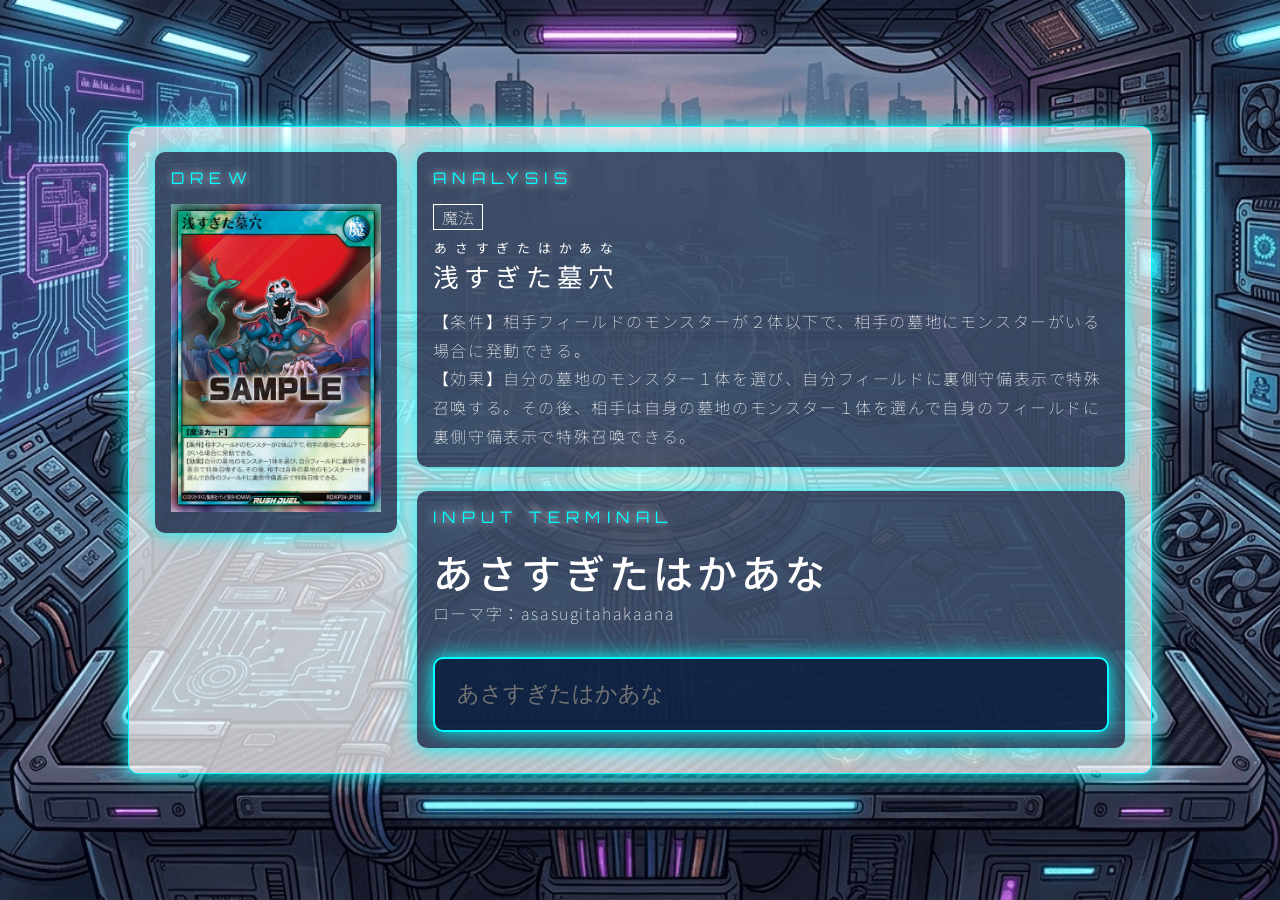
==== shinnennnoo-ba-fo-su/index.html @ 77740847 "最低限の機能を実装" ====
<!DOCTYPE html>
<html lang="jp">
<head>
  <meta charset="UTF-8">
  <meta name="robots" content="noindex">
  <meta name="viewport" content="width=device-width, initial-scale=1.0">
  <title>Document</title>
  <script src="/script.js"></script>
  <link rel="preconnect" href="https://fonts.googleapis.com">
  <link rel="preconnect" href="https://fonts.gstatic.com" crossorigin>
  <link href="https://fonts.googleapis.com/css2?family=Noto+Sans+JP:wght@100..900&family=Orbitron:wght@400..900&display=swap" rel="stylesheet">
  <link rel="stylesheet" href="/style.css">
</head>
<body>
  <div id="game-container">
    <div class="game-container-left">
      <figure class="card-image-wrap">
        <p class="common-title font-en">DREW</p>
        <img src="" class="card-image">
      </figure>
    </div>
    <div class="game-container-right">
      <div class="card-info-area">
        <p class="common-title font-en">ANALYSIS</p>
        <div class="common-flex-container">
          <p class="card-attribute"></p>
          <p class="card-info"></p>
        </div>
        <p class="card-name"></p>
        <div class="common-flex-container common-flex-container-gap2em">
          <p class="card-level"></p>
          <p class="card-atk font-en"></p>
          <p class="card-def font-en"></p>
        </div>
        <p class="card-text"></p>
      </div>
      <div class="card-input-area">
        <p class="common-title font-en">INPUT TERMINAL</p>
        <p class="card-ruby"></p>
        <p class="card-romaji"></p>
        <div class="feedback-msg"></div>
        <input type="text" class="typing-input">
      </div>
    </div>
  </div>
</body>
</html>
---- style.css ----
@charset "UTF-8";
*, *::before, *::after {
  box-sizing: border-box;
  margin: 0;
  padding: 0;
}

body {
  display: flex;
  justify-content: center;
  align-items: center;
  height: 100dvh;
  padding: 1dvw;
  background: url(/images/bg.png) no-repeat center center;
  background-size: cover;
  font-size: 1rem;
  font-family: "Noto Sans JP", sans-serif;
  font-optical-sizing: auto;
  font-weight: 100;
  font-style: normal;
}

.font-en {
  font-family: "Orbitron", sans-serif;
  font-optical-sizing: auto;
  font-weight: 400;
  font-style: normal;
}

.common-title {
  padding-bottom: 1em;
  color: #01ffff;
  font-size: clamp(1rem, 1dvw, 2rem);
  font-weight: 400;
  letter-spacing: 0.4em;
  text-shadow: 0 0 10px #fff;
}

.common-flex-container {
  display: flex;
  align-items: center;
  gap: 0.2em;
  margin-bottom: 0.5em;
}
.common-flex-container-gap2em {
  gap: 2em;
}

#game-container {
  display: flex;
  flex-wrap: wrap;
  justify-content: space-between;
  align-items: flex-start;
  width: 80dvw;
  padding: 2dvw;
  background-color: rgba(255, 255, 255, 0.7);
  border: 1px #01ffff solid;
  border-radius: 10px;
  box-shadow: 0 0 20px #01ffff;
}

.game-container-left {
  width: 25%;
}

.game-container-right {
  width: 73%;
}

.card-image-wrap {
  padding: 16px;
  border-radius: 10px;
  box-shadow: 0 0 20px #01ffff;
  background-color: rgba(0, 20, 55, 0.7);
}
.card-image {
  width: 100%;
  height: auto;
}
.card-info-area {
  margin-bottom: 24px;
  padding: 16px;
  border-radius: 10px;
  box-shadow: 0 0 20px #01ffff;
  background-color: rgba(0, 20, 55, 0.7);
}
.card-input-area {
  position: relative;
  padding: 16px;
  border-radius: 10px;
  box-shadow: 0 0 20px #01ffff;
  background-color: rgba(0, 20, 55, 0.7);
}
.card-attribute {
  padding: 0.2em 0.5em 0.3em;
  border: 1px #fff solid;
  color: #fff;
  line-height: 1;
}
.card-info {
  padding: 0.2em 0.5em;
  color: #fff;
}
.card-name {
  padding-bottom: 0.2em;
  color: #fff;
  font-size: clamp(0.8rem, 2dvw, 1.6rem);
  font-weight: 400;
  letter-spacing: 0.2em;
}
.card-name rt {
  padding-bottom: 0.5em;
}
.card-level {
  color: #fc6e22;
  font-size: 1.2rem;
  font-weight: 500;
}
.card-atk {
  color: #ce0000;
  font-size: 1.4rem;
  font-weight: 500;
}
.card-def {
  color: #01ffff;
  font-size: 1.4rem;
  font-weight: 500;
}
.card-text {
  color: #fff;
  line-height: 1.8;
  letter-spacing: 0.1em;
  white-space: pre-wrap;
}
.card-ruby {
  color: #fff;
  font-size: 2.5rem;
  font-weight: 500;
  letter-spacing: 0.1em;
}
.card-romaji {
  margin-bottom: 2em;
  color: #fff;
  letter-spacing: 0.1em;
}
.card-romaji::before {
  content: "ローマ字：";
}

.typing-input {
  width: 100%;
  padding: 1em;
  outline: none;
  border: 1px #01ffff solid;
  border-radius: 10px;
  box-shadow: 0 0 20px #01ffff;
  background-color: rgba(0, 20, 55, 0.7);
  color: #fff;
  font-size: 1.4rem;
}
.typing-input:focus {
  border-width: 2px;
}

/* フィードバックメッセージの基本スタイル */
.feedback-msg {
  position: absolute;
  top: 0;
  right: 16px;
  font-weight: bold;
  font-size: 1.5rem;
  height: 1.5rem; /* 高さを固定しておくとレイアウトが崩れません */
  margin: 10px 0;
  opacity: 0; /* 初期状態は透明 */
  transition: opacity 0.5s ease; /* 0.5秒かけてフェード変化 */
}

/* 表示状態（JSでこのクラスを付け外しします） */
.feedback-msg.show {
  opacity: 1;
}

/* 正解時のスタイル */
.feedback-msg.is-good {
  color: #01ffff; /* 緑系 */
}

/* 不正解時のスタイル */
.feedback-msg.is-miss {
  color: #ce0000; /* 赤系 */
}/*# sourceMappingURL=style.css.map */
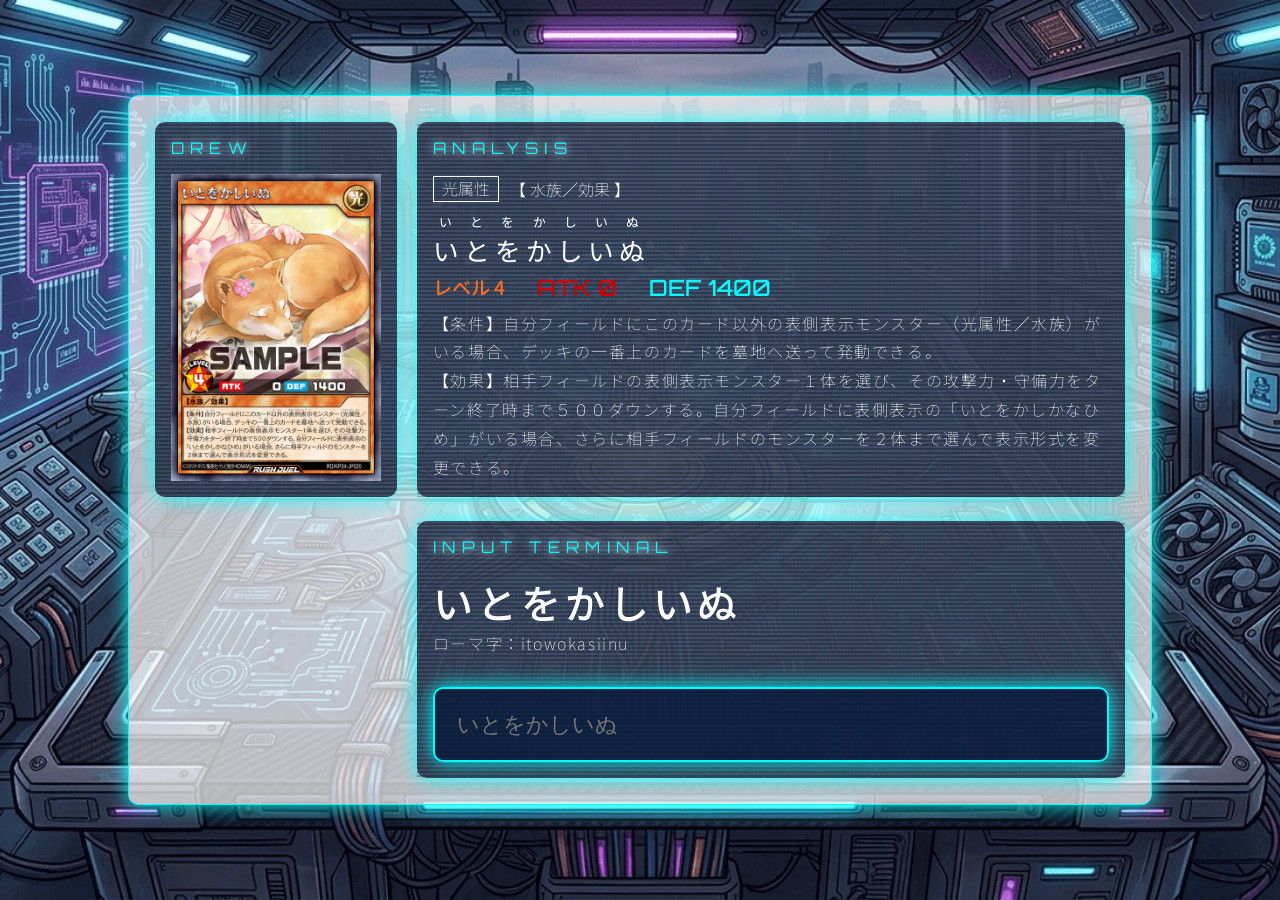
==== commit 19412d8d: "cssとjsの読み込みパスを相対パスに修正" ====
--- a/shinnennnoo-ba-fo-su/index.html
+++ b/shinnennnoo-ba-fo-su/index.html
@@ -5,11 +5,11 @@
   <meta name="robots" content="noindex">
   <meta name="viewport" content="width=device-width, initial-scale=1.0">
   <title>Document</title>
-  <script src="/script.js"></script>
+  <script src="../script.js"></script>
   <link rel="preconnect" href="https://fonts.googleapis.com">
   <link rel="preconnect" href="https://fonts.gstatic.com" crossorigin>
   <link href="https://fonts.googleapis.com/css2?family=Noto+Sans+JP:wght@100..900&family=Orbitron:wght@400..900&display=swap" rel="stylesheet">
-  <link rel="stylesheet" href="/style.css">
+  <link rel="stylesheet" href="../style.css">
 </head>
 <body>
   <div id="game-container">
--- a/style.css
+++ b/style.css
@@ -28,6 +28,8 @@
 }
 
 .common-title {
+  position: relative;
+  z-index: 3;
   padding-bottom: 1em;
   color: #01ffff;
   font-size: clamp(1rem, 1dvw, 2rem);
@@ -37,6 +39,8 @@
 }
 
 .common-flex-container {
+  position: relative;
+  z-index: 3;
   display: flex;
   align-items: center;
   gap: 0.2em;
@@ -68,22 +72,58 @@
 }
 
 .card-image-wrap {
+  position: relative;
+  overflow: hidden;
+  display: inline-block;
   padding: 16px;
   border-radius: 10px;
   box-shadow: 0 0 20px #01ffff;
   background-color: rgba(0, 20, 55, 0.7);
 }
+.card-image-wrap::after {
+  content: " ";
+  display: block;
+  position: absolute;
+  top: 0;
+  left: 0;
+  bottom: 0;
+  right: 0;
+  background: linear-gradient(rgba(18, 16, 16, 0) 50%, rgba(0, 0, 0, 0.25) 50%), linear-gradient(90deg, rgba(255, 0, 0, 0.06), rgba(0, 255, 0, 0.02), rgba(0, 0, 255, 0.06));
+  aspect-ratio: var(--ratio);
+  background-size: 100% 4px, 3px 100%; /* 細かい走査線の網目を表現 */
+  pointer-events: none; /* クリックなどを邪魔しない */
+  z-index: 2;
+}
 .card-image {
+  position: relative;
+  z-index: 3;
+  display: block;
   width: 100%;
   height: auto;
+  animation: tv-flicker 0.15s infinite, tv-glitch 4s infinite, tv-distort 10s infinite; /* 10秒周期でじわじわ歪む */
 }
 .card-info-area {
+  position: relative;
   margin-bottom: 24px;
   padding: 16px;
   border-radius: 10px;
   box-shadow: 0 0 20px #01ffff;
   background-color: rgba(0, 20, 55, 0.7);
 }
+.card-info-area::after {
+  content: " ";
+  display: block;
+  position: absolute;
+  top: 0;
+  left: 0;
+  bottom: 0;
+  right: 0;
+  background: linear-gradient(rgba(18, 16, 16, 0) 50%, rgba(0, 0, 0, 0.25) 50%), linear-gradient(90deg, rgba(255, 0, 0, 0.06), rgba(0, 255, 0, 0.02), rgba(0, 0, 255, 0.06));
+  aspect-ratio: var(--ratio);
+  background-size: 100% 4px, 3px 100%; /* 細かい走査線の網目を表現 */
+  pointer-events: none; /* クリックなどを邪魔しない */
+  z-index: 2;
+}
 .card-input-area {
   position: relative;
   padding: 16px;
@@ -91,17 +131,37 @@
   box-shadow: 0 0 20px #01ffff;
   background-color: rgba(0, 20, 55, 0.7);
 }
+.card-input-area::after {
+  content: " ";
+  display: block;
+  position: absolute;
+  top: 0;
+  left: 0;
+  bottom: 0;
+  right: 0;
+  background: linear-gradient(rgba(18, 16, 16, 0) 50%, rgba(0, 0, 0, 0.25) 50%), linear-gradient(90deg, rgba(255, 0, 0, 0.06), rgba(0, 255, 0, 0.02), rgba(0, 0, 255, 0.06));
+  aspect-ratio: var(--ratio);
+  background-size: 100% 4px, 3px 100%; /* 細かい走査線の網目を表現 */
+  pointer-events: none; /* クリックなどを邪魔しない */
+  z-index: 2;
+}
 .card-attribute {
+  position: relative;
+  z-index: 3;
   padding: 0.2em 0.5em 0.3em;
   border: 1px #fff solid;
   color: #fff;
   line-height: 1;
 }
 .card-info {
+  position: relative;
+  z-index: 3;
   padding: 0.2em 0.5em;
   color: #fff;
 }
 .card-name {
+  position: relative;
+  z-index: 3;
   padding-bottom: 0.2em;
   color: #fff;
   font-size: clamp(0.8rem, 2dvw, 1.6rem);
@@ -127,18 +187,24 @@
   font-weight: 500;
 }
 .card-text {
+  position: relative;
+  z-index: 3;
   color: #fff;
   line-height: 1.8;
   letter-spacing: 0.1em;
   white-space: pre-wrap;
 }
 .card-ruby {
+  position: relative;
+  z-index: 3;
   color: #fff;
   font-size: 2.5rem;
   font-weight: 500;
   letter-spacing: 0.1em;
 }
 .card-romaji {
+  position: relative;
+  z-index: 3;
   margin-bottom: 2em;
   color: #fff;
   letter-spacing: 0.1em;
@@ -148,6 +214,8 @@
 }
 
 .typing-input {
+  position: relative;
+  z-index: 3;
   width: 100%;
   padding: 1em;
   outline: none;
@@ -188,4 +256,66 @@
 /* 不正解時のスタイル */
 .feedback-msg.is-miss {
   color: #ce0000; /* 赤系 */
+}
+
+/* --- アニメーション①：常時発生する細かいチカチカ（明滅） --- */
+@keyframes tv-flicker {
+  0% {
+    opacity: 0.98;
+    filter: brightness(1);
+  }
+  50% {
+    opacity: 1;
+    filter: brightness(1.05) contrast(1.1);
+  }
+  100% {
+    opacity: 0.99;
+    filter: brightness(0.95);
+  }
+}
+/* --- アニメーション②：投影失敗！一瞬激しく画面が裂ける（ホラーグリッチ） --- */
+/* ほとんどの時間は 0%〜90% で静止させ、91%以降の一瞬でバグらせるのがコツです */
+@keyframes tv-glitch {
+  0%, 90%, 100% {
+    transform: skew(0deg) scale(1);
+    filter: hue-rotate(0deg) saturate(1);
+  }
+  91% {
+    transform: skew(10deg) scaleX(1.2); /* 横に引き裂かれる */
+    filter: hue-rotate(90deg) saturate(2) brightness(1.5); /* 変色 */
+  }
+  92% {
+    transform: skew(-8deg) translateX(-10px);
+    filter: hue-rotate(180deg) blur(1px);
+  }
+  93% {
+    transform: skew(0deg) scale(1);
+    filter: hue-rotate(0deg);
+  }
+  95% {
+    transform: translateY(5px) scaleY(0.9); /* 上下にブレる */
+    filter: brightness(0.2); /* 一瞬消えかける */
+  }
+  96% {
+    transform: translateY(-5px);
+    filter: brightness(2);
+  }
+}
+/* --- アニメーション③：じわじわとした磁気的な歪み --- */
+@keyframes tv-distort {
+  0%, 100% {
+    transform: scale(1);
+  }
+  20% {
+    transform: scaleX(1.02) skewX(0.5deg);
+  }
+  40% {
+    transform: scaleY(1.01) skewY(-0.5deg);
+  }
+  60% {
+    transform: scale(0.99);
+  }
+  80% {
+    transform: scaleX(1.01) translateX(2px);
+  }
 }/*# sourceMappingURL=style.css.map */
